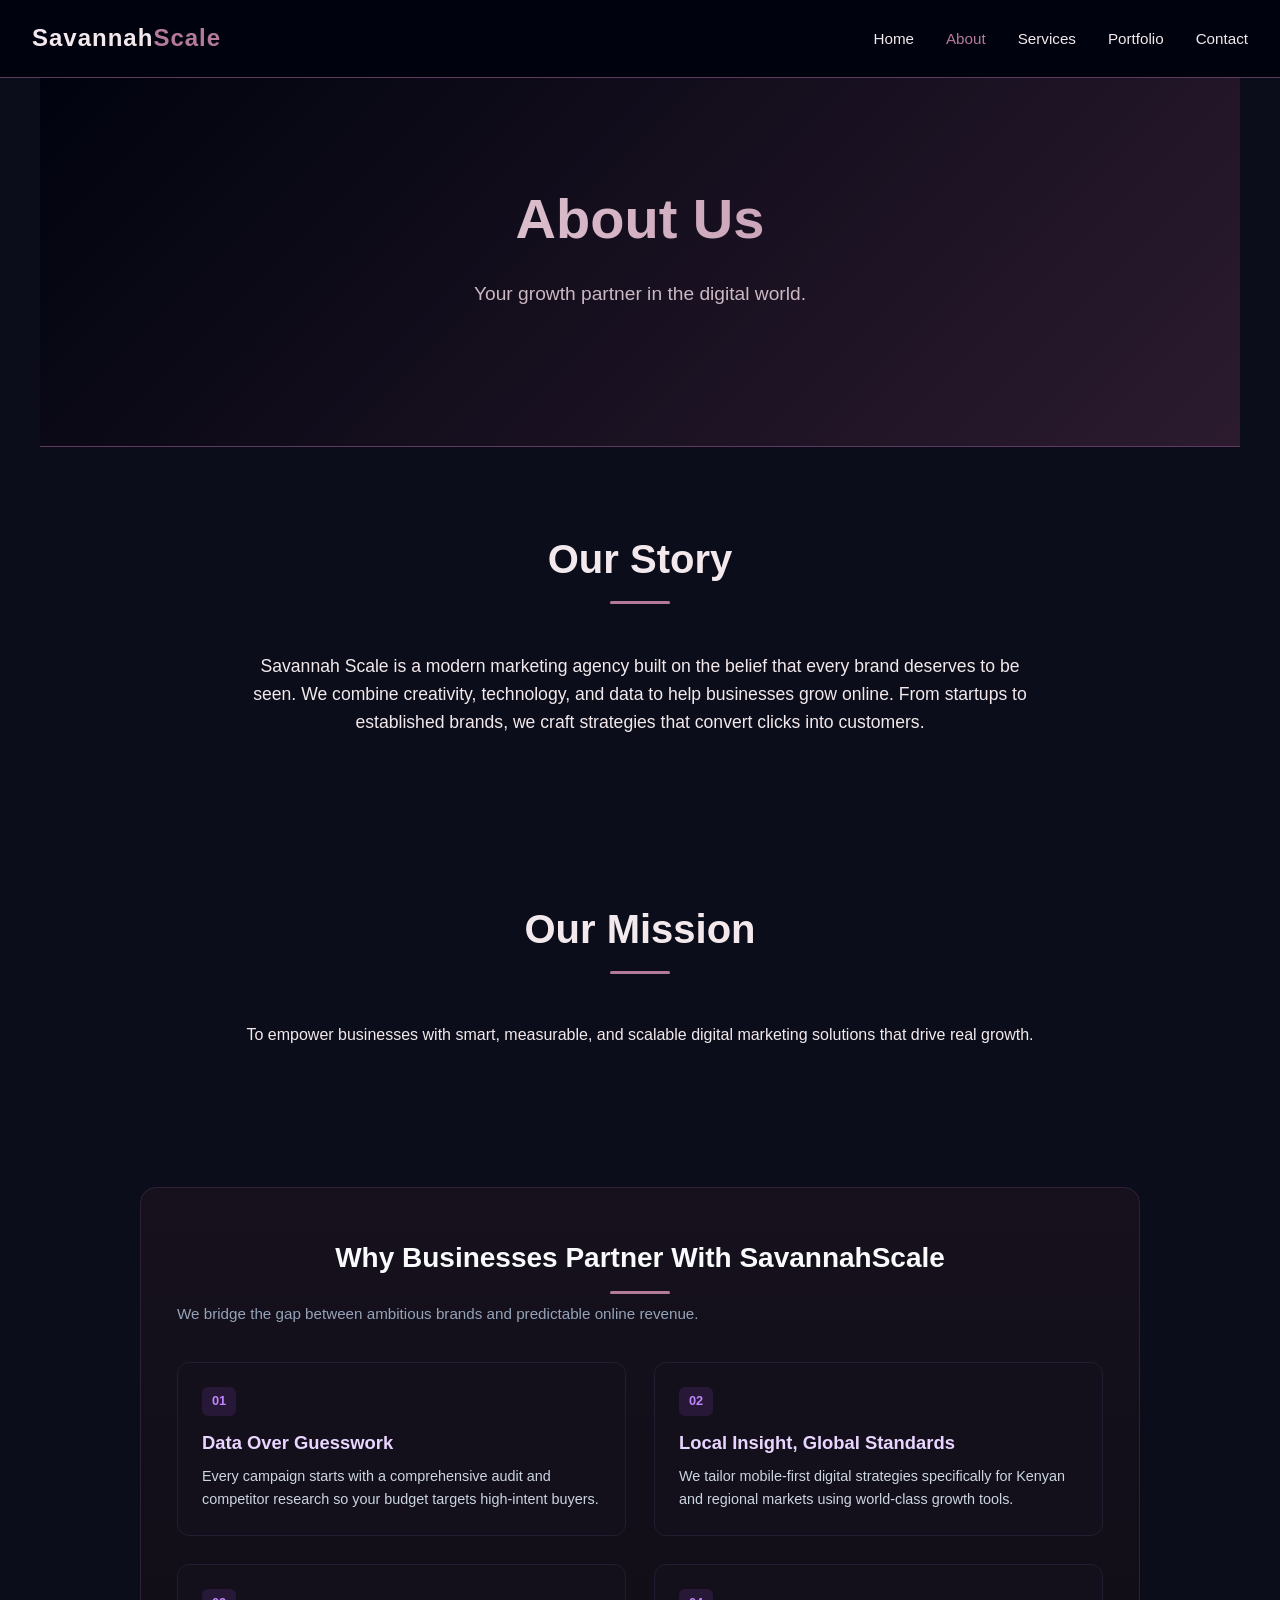
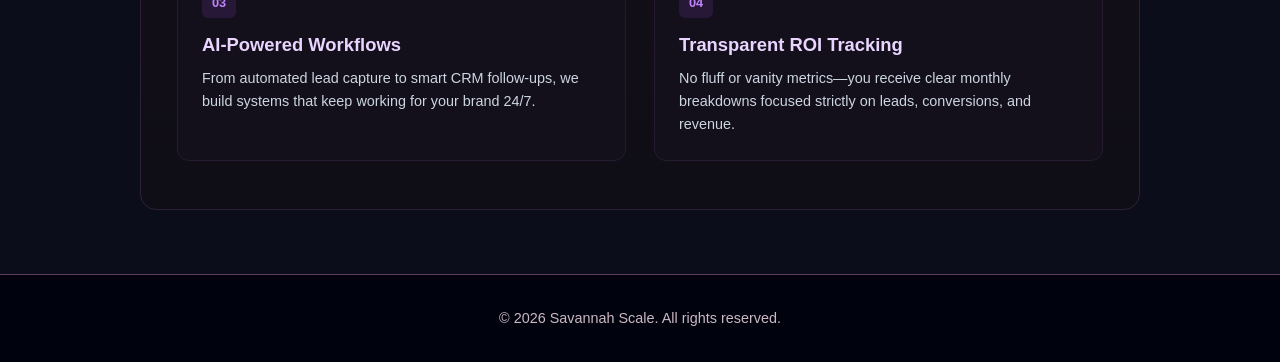
==== about.html @ bb9569d0 "updated about,services, README and refined css styling" ====
<!DOCTYPE html>
<html lang="en">
<head>
  <meta charset="UTF-8">
  <title>Savannah Scale - About</title>
  <link rel="stylesheet" href="style.css">
</head>
<body>
  <nav>
    <div class="logo">Savannah<span>Scale</span></div>
    <ul>
      <li><a href="index.html">Home</a></li>
      <li><a href="about.html" class="active">About</a></li>
      <li><a href="services.html">Services</a></li>
      <li><a href="portfolio.html">Portfolio</a></li>
      <li><a href="contact.html">Contact</a></li>
    </ul>
  </nav>

  <section class="hero">
    <h1>About Us</h1>
    <p>Your growth partner in the digital world.</p>
  </section>

  

  
  <section>
    <h2>Our Story</h2>
    <p style="max-width: 800px; margin: 0 auto; text-align: center; font-size: 1.1rem;">
      Savannah Scale is a modern marketing agency built on the belief that every brand 
      deserves to be seen. We combine creativity, technology, and data to help businesses 
      grow online. From startups to established brands, we craft strategies that convert 
      clicks into customers.
    </p>
  </section>

  <section>
    <h2>Our Mission</h2>
    <p style="max-width: 800px; margin: 0 auto; text-align: center;">
      To empower businesses with smart, measurable, and scalable digital marketing 
      solutions that drive real growth.
    </p>
  </section>

<section class="about-pillars">
  <div class="pillars-header">
    <h2>Why Businesses Partner With SavannahScale</h2>
    <p>We bridge the gap between ambitious brands and predictable online revenue.</p>
  </div>

  <div class="pillars-grid">
    <div class="pillar-item">
      <span class="pillar-num">01</span>
      <h3>Data Over Guesswork</h3>
      <p>Every campaign starts with a comprehensive audit and competitor research so your budget targets high-intent buyers.</p>
    </div>

    <div class="pillar-item">
      <span class="pillar-num">02</span>
      <h3>Local Insight, Global Standards</h3>
      <p>We tailor mobile-first digital strategies specifically for Kenyan and regional markets using world-class growth tools.</p>
    </div>

    <div class="pillar-item">
      <span class="pillar-num">03</span>
      <h3>AI-Powered Workflows</h3>
      <p>From automated lead capture to smart CRM follow-ups, we build systems that keep working for your brand 24/7.</p>
    </div>

    <div class="pillar-item">
      <span class="pillar-num">04</span>
      <h3>Transparent ROI Tracking</h3>
      <p>No fluff or vanity metrics—you receive clear monthly breakdowns focused strictly on leads, conversions, and revenue.</p>
    </div>
  </div>
</section>


  <footer>
    <p>&copy; 2026 Savannah Scale. All rights reserved.</p>
  </footer>
</body>
</html>
---- style.css ----
* {
  margin: 0;
  padding: 0;
  box-sizing: border-box;
  font-family: 'Segoe UI', Tahoma, Geneva, Verdana, sans-serif;
}

:root {
  --bg-deep: #00030E;
  --bg-main: #0B0E1A;
  --bg-card: #2C1B2F;
  --accent-dark: #5E3A5C;
  --primary: #B47A9A;
  --text-light: #F3E9EC;
  --text-muted: #CBB8C3;    /* <-- Lighter, softer contrast for readable paragraphs */
}

body {
  background: var(--bg-main);
  color: var(--text-light);
  line-height: 1.6;
}

/* NAVBAR */
nav {
  background: var(--bg-deep);
  padding: 1.2rem 2rem;
  display: flex;
  justify-content: space-between;
  align-items: center;
  position: sticky;
  top: 0;
  z-index: 100;
  border-bottom: 1px solid var(--accent-dark);
}

.logo {
  color: var(--text-light);
  font-size: 1.5rem;
  font-weight: bold;
  letter-spacing: 1px;
}

.logo span {
  color: var(--primary);
}

nav ul {
  display: flex;
  list-style: none;
  gap: 2rem;
}

nav ul li a {
  color: var(--text-light);
  text-decoration: none;
  font-weight: 500;
  transition: color 0.3s ease;
  font-size: 0.95rem;
}

nav ul li a:hover,
nav ul li a.active {
  color: var(--primary);
}

/* HERO SECTION */
.hero {
  background: linear-gradient(135deg, var(--bg-deep) 0%, var(--bg-card) 100%);
  color: var(--text-light);
  padding: 6rem 2rem;
  text-align: center;
  border-bottom: 1px solid var(--accent-dark);
}

.hero h1 {
  font-size: 3.5rem;
  margin-bottom: 1rem;
  background: linear-gradient(to right, var(--text-light), var(--primary));
  -webkit-background-clip: text;
  -webkit-text-fill-color: transparent;
  font-weight: 800;
}

.hero p {
  font-size: 1.2rem;
  margin-bottom: 2.5rem;
  color: var(--text-muted);
  max-width: 600px;
  margin-left: auto;
  margin-right: auto;
}

/* BUTTONS */
.btn {
  background: var(--primary);
  color: var(--bg-deep);
  padding: 0.9rem 2.5rem;
  border: none;
  border-radius: 30px;
  text-decoration: none;
  font-weight: bold;
  display: inline-block;
  transition: all 0.3s ease;
  letter-spacing: 0.5px;
}

.btn:hover {
  background: var(--text-light);
  transform: translateY(-3px);
  box-shadow: 0 10px 20px rgba(180, 122, 154, 0.2);
}

/* SECTIONS */
section {
  padding: 5rem 2rem;
  max-width: 1200px;
  margin: 0 auto;
}

section h2 {
  text-align: center;
  font-size: 2.5rem;
  margin-bottom: 3rem;
  color: var(--text-light);
  position: relative;
}

section h2::after {
  content: '';
  display: block;
  width: 60px;
  height: 3px;
  background: var(--primary);
  margin: 10px auto 0;
  border-radius: 2px;
}

/* SERVICES & PORTFOLIO GRID */
.services-grid, .portfolio-grid {
  display: grid;
  grid-template-columns: repeat(auto-fit, minmax(300px, 1fr));
  gap: 2rem;
}

/* CARDS */
.service-card, .portfolio-card {
  background: var(--bg-card);
  padding: 2rem;
  border-radius: 15px;
  text-align: left;
  border: 1px solid var(--accent-dark);
  transition: all 0.3s ease;
}

.service-card:hover, .portfolio-card:hover {
  transform: translateY(-10px);
  border-color: var(--primary);
  box-shadow: 0 10px 30px rgba(0, 0, 0, 0.3);
}

.service-card img,
.portfolio-card img {
  width: 100%;
  max-width: 100%;
  height: 180px;
  object-fit: cover;      /* crops the photo so it never stretches */
  border-radius: 12px;
  margin-bottom: 1.5rem;
  display: block;
}

.service-card h3, .portfolio-card h3 {
  margin-bottom: 1rem;
  color: var(--primary);
  font-size: 1.3rem;
}

.service-card p, .portfolio-card p {
  color: var(--text-muted);
  font-size: 0.95rem;
}

/* PORTFOLIO IMAGE PLACEHOLDER */
.portfolio-card .img-placeholder {
  height: 200px;
  background: linear-gradient(135deg, var(--accent-dark), var(--primary));
  border-radius: 10px 10px 0 0;
  display: flex;
  align-items: center;
  justify-content: center;
  color: var(--text-light);
  font-size: 1.5rem;
  font-weight: bold;
  margin: -2.5rem -2rem 1.5rem -2rem; /* Pulls it to the edges */
  width: calc(100% + 4rem);
}

.portfolio-card .content {
  padding: 0 0.5rem;
  text-align: left;
}

/* CONTACT FORM */
form {
  max-width: 600px;
  margin: 0 auto;
  display: flex;
  flex-direction: column;
  gap: 1.2rem;
  background: var(--bg-card);
  padding: 2.5rem;
  border-radius: 15px;
  border: 1px solid var(--accent-dark);
}

form input,
form textarea {
  padding: 1rem;
  background: var(--bg-main);
  border: 1px solid var(--accent-dark);
  border-radius: 8px;
  font-size: 1rem;
  color: var(--text-light);
  transition: border-color 0.3s;
}

form input:focus,
form textarea:focus {
  outline: none;
  border-color: var(--primary);
}

form input::placeholder,
form textarea::placeholder {
  color: var(--text-muted);
}

form textarea {
  min-height: 150px;
  resize: vertical;
}

form button {
  background: var(--primary);
  color: var(--bg-deep);
  padding: 1rem;
  border: none;
  border-radius: 8px;
  font-size: 1rem;
  font-weight: bold;
  cursor: pointer;
  transition: all 0.3s ease;
  margin-top: 0.5rem;
}

form button:hover {
  background: var(--text-light);
}

/* FOOTER */
footer {
  background: var(--bg-deep);
  color: var(--text-muted);
  text-align: center;
  padding: 2rem;
  margin-top: 4rem;
  border-top: 1px solid var(--accent-dark);
  font-size: 0.9rem;
}

/* MOBILE RESPONSIVE */
@media (max-width: 768px) {
  nav {
    flex-direction: column;
    gap: 1rem;
    padding: 1rem;
  }
  nav ul {
    gap: 1rem;
    flex-wrap: wrap;
    justify-content: center;
  }
  .hero h1 {
    font-size: 2.2rem;
  }
  .hero {
    padding: 4rem 1.5rem;
  }
  section {
    padding: 3rem 1.5rem;
  }
  form {
    padding: 1.5rem;
  }
}

.list-container {
  max-width: 800px;
  margin: 0 auto;
  backgroud: var(--bg-card);
  padding: 2rem;
  border-radius: 15px;
  border: 1px solid var(--accent-dark);
}

.list-container h3 {
color: var(--primary);
margin-bottom: 1rem;
margin-top: 1.5rem;
}

.list-container h3:first-child {
  margin-top: 0;
}

.styled-list {
  list-style-position: inside;
  padding-left: 0;
  color: var(--text-light);
  font-size: 1.1rem;
  line-height:
}

.styled-list li::marker {
  color: var(--primary);
  font-weight: bold;
}

.styled-list li {
  margin-bottom: 0.5rem;
}

.table-container {
  max-width: 1000px;
  margin: 0 auto;
  overflow-x: auto; /* Allows scrolling on mobile if table is too wide */
}

.table-container h2 {
  text-align: center;
  margin-bottom: 2rem;
}

.styled-table {
  width: 100%;
  border-collapse: collapse;
  background: var(--bg-card);
  border-radius: 15px;
  overflow: hidden; /* Keeps the rounded corners clean */
  border: 1px solid var(--accent-dark);
  box-shadow: 0 5px 15px rgba(0,0,0,0.2);
}

.styled-table thead {
  background: var(--accent-dark);
}

.styled-table th, 
.styled-table td {
  padding: 1.2rem 1.5rem;
  text-align: left;
  color: var(--text-light);
  border-bottom: 1px solid var(--accent-dark);
}

.styled-table th {
  color: var(--primary);
  font-weight: bold;
  text-transform: uppercase;
  font-size: 0.9rem;
  letter-spacing: 1px;
}

/* Hover effect for table rows */
.styled-table tbody tr {
  transition: background 0.3s ease;
}

.styled-table tbody tr:hover {
  background: rgba(94, 58, 92, 0.3); /* Subtle purple highlight on hover */
}

.styled-table tbody tr:last-child td {
  border-bottom: none;
}

/* Pricing Section Container */
.pricing-section {
  background-color: #0b0d14;
  color: #f8fafc;
  padding: 80px 24px;
  font-family: 'Inter', -apple-system, BlinkMacSystemFont, sans-serif;
}

.pricing-header {
  text-align: center;
  max-width: 600px;
  margin: 0 auto 56px;
}

.pricing-header h2 {
  font-size: 2.25rem;
  font-weight: 700;
  margin-bottom: 12px;
  letter-spacing: -0.02em;
}

.pricing-header p {
  color: #94a3b8;
  font-size: 1rem;
  line-height: 1.6;
}

/* 3-Column Responsive Grid */
.pricing-grid {
  display: grid;
  grid-template-columns: repeat(3, 1fr);
  gap: 28px;
  max-width: 1120px;
  margin: 0 auto;
  align-items: stretch;
}

/* Individual Card Styling */
.pricing-card {
  background: linear-gradient(180deg, #1b1322 0%, #13111c 100%);
  border: 1px solid #2e2038;
  border-radius: 16px;
  padding: 36px 28px;
  display: flex;
  flex-direction: column;
  justify-content: space-between;
  position: relative;
  transition: transform 0.25s ease, border-color 0.25s ease, box-shadow 0.25s ease;
}

.pricing-card:hover {
  transform: translateY(-6px);
  border-color: #6b3d68;
}

/* Highlighted Middle Card ("Growth") */
.pricing-card.popular {
  background: linear-gradient(180deg, #2d1a33 0%, #171221 100%);
  border: 1.5px solid #a855f7;
  box-shadow: 0 12px 40px rgba(168, 85, 247, 0.16);
}

.badge {
  position: absolute;
  top: -13px;
  right: 24px;
  background: linear-gradient(90deg, #7e22ce, #a855f7);
  color: #ffffff;
  font-size: 0.75rem;
  font-weight: 700;
  text-transform: uppercase;
  letter-spacing: 0.06em;
  padding: 4px 14px;
  border-radius: 999px;
}

/* Typography Inside Card */
.plan-name {
  font-size: 1.35rem;
  font-weight: 600;
  color: #e9d5ff;
  margin: 0 0 8px;
}

.plan-desc {
  font-size: 0.9rem;
  color: #94a3b8;
  margin: 0 0 24px;
  line-height: 1.5;
}

.plan-price {
  display: flex;
  align-items: baseline;
  gap: 6px;
  padding-bottom: 24px;
  border-bottom: 1px solid #2e2038;
  margin-bottom: 24px;
}

.plan-price .currency {
  font-size: 1rem;
  font-weight: 600;
  color: #c084fc;
}

.plan-price .amount {
  font-size: 2.25rem;
  font-weight: 800;
  color: #ffffff;
  letter-spacing: -0.02em;
}

.plan-price .period {
  font-size: 0.875rem;
  color: #94a3b8;
}

/* Feature Checklist */
.plan-features {
  list-style: none;
  padding: 0;
  margin: 0 0 32px;
  flex-grow: 1;
}

.plan-features li {
  display: flex;
  align-items: flex-start;
  gap: 10px;
  font-size: 0.925rem;
  color: #cbd5e1;
  margin-bottom: 14px;
  line-height: 1.4;
}

.plan-features .check {
  color: #c084fc;
  font-weight: 700;
}

/* CTA Buttons */
.btn {
  display: block;
  width: 100%;
  text-align: center;
  padding: 13px 20px;
  border-radius: 10px;
  font-size: 0.95rem;
  font-weight: 600;
  text-decoration: none;
  transition: all 0.2s ease;
  box-sizing: border-box;
}

.btn-outline {
  background-color: transparent;
  border: 1px solid #583556;
  color: #f3e8ff;
}

.btn-outline:hover {
  background-color: #2e1d30;
  border-color: #a855f7;
}

.btn-primary {
  background: linear-gradient(90deg, #7e22ce, #9333ea);
  color: #ffffff;
  border: none;
}

.btn-primary:hover {
  background: linear-gradient(90deg, #9333ea, #a855f7);
  box-shadow: 0 4px 18px rgba(168, 85, 247, 0.35);
}

/* Mobile & Tablet Responsiveness */
@media (max-width: 900px) {
  .pricing-grid {
    grid-template-columns: 1fr;
    max-width: 440px;
  }
}

.about-pillars {
  max-width: 1000px;
  margin: 60px auto;
  padding: 48px 36px;
  background: linear-gradient(180deg, #16111d 0%, #0f0d16 100%);
  border: 1px solid #2e2038;
  border-radius: 16px;
}

.pillars-header {
  margin-bottom: 36px;
}

.pillars-header h2 {
  color: #f8fafc;
  font-size: 1.75rem;
  margin: 0 0 8px;
}

.pillars-header p {
  color: #94a3b8;
  font-size: 0.95rem;
  margin: 0;
}

.pillars-grid {
  display: grid;
  grid-template-columns: repeat(2, 1fr);
  gap: 28px;
}

.pillar-item {
  background-color: #13101b;
  border: 1px solid #261b30;
  border-radius: 12px;
  padding: 24px;
  transition: border-color 0.2s ease;
}

.pillar-item:hover {
  border-color: #a855f7;
}

.pillar-num {
  display: inline-block;
  font-size: 0.8rem;
  font-weight: 700;
  color: #c084fc;
  background-color: rgba(168, 85, 247, 0.12);
  padding: 4px 10px;
  border-radius: 6px;
  margin-bottom: 12px;
}

.pillar-item h3 {
  color: #e9d5ff;
  font-size: 1.15rem;
  margin: 0 0 8px;
}

.pillar-item p {
  color: #cbd5e1;
  font-size: 0.9rem;
  line-height: 1.6;
  margin: 0;
}

@media (max-width: 768px) {
  .pillars-grid {
    grid-template-columns: 1fr;
  }
}
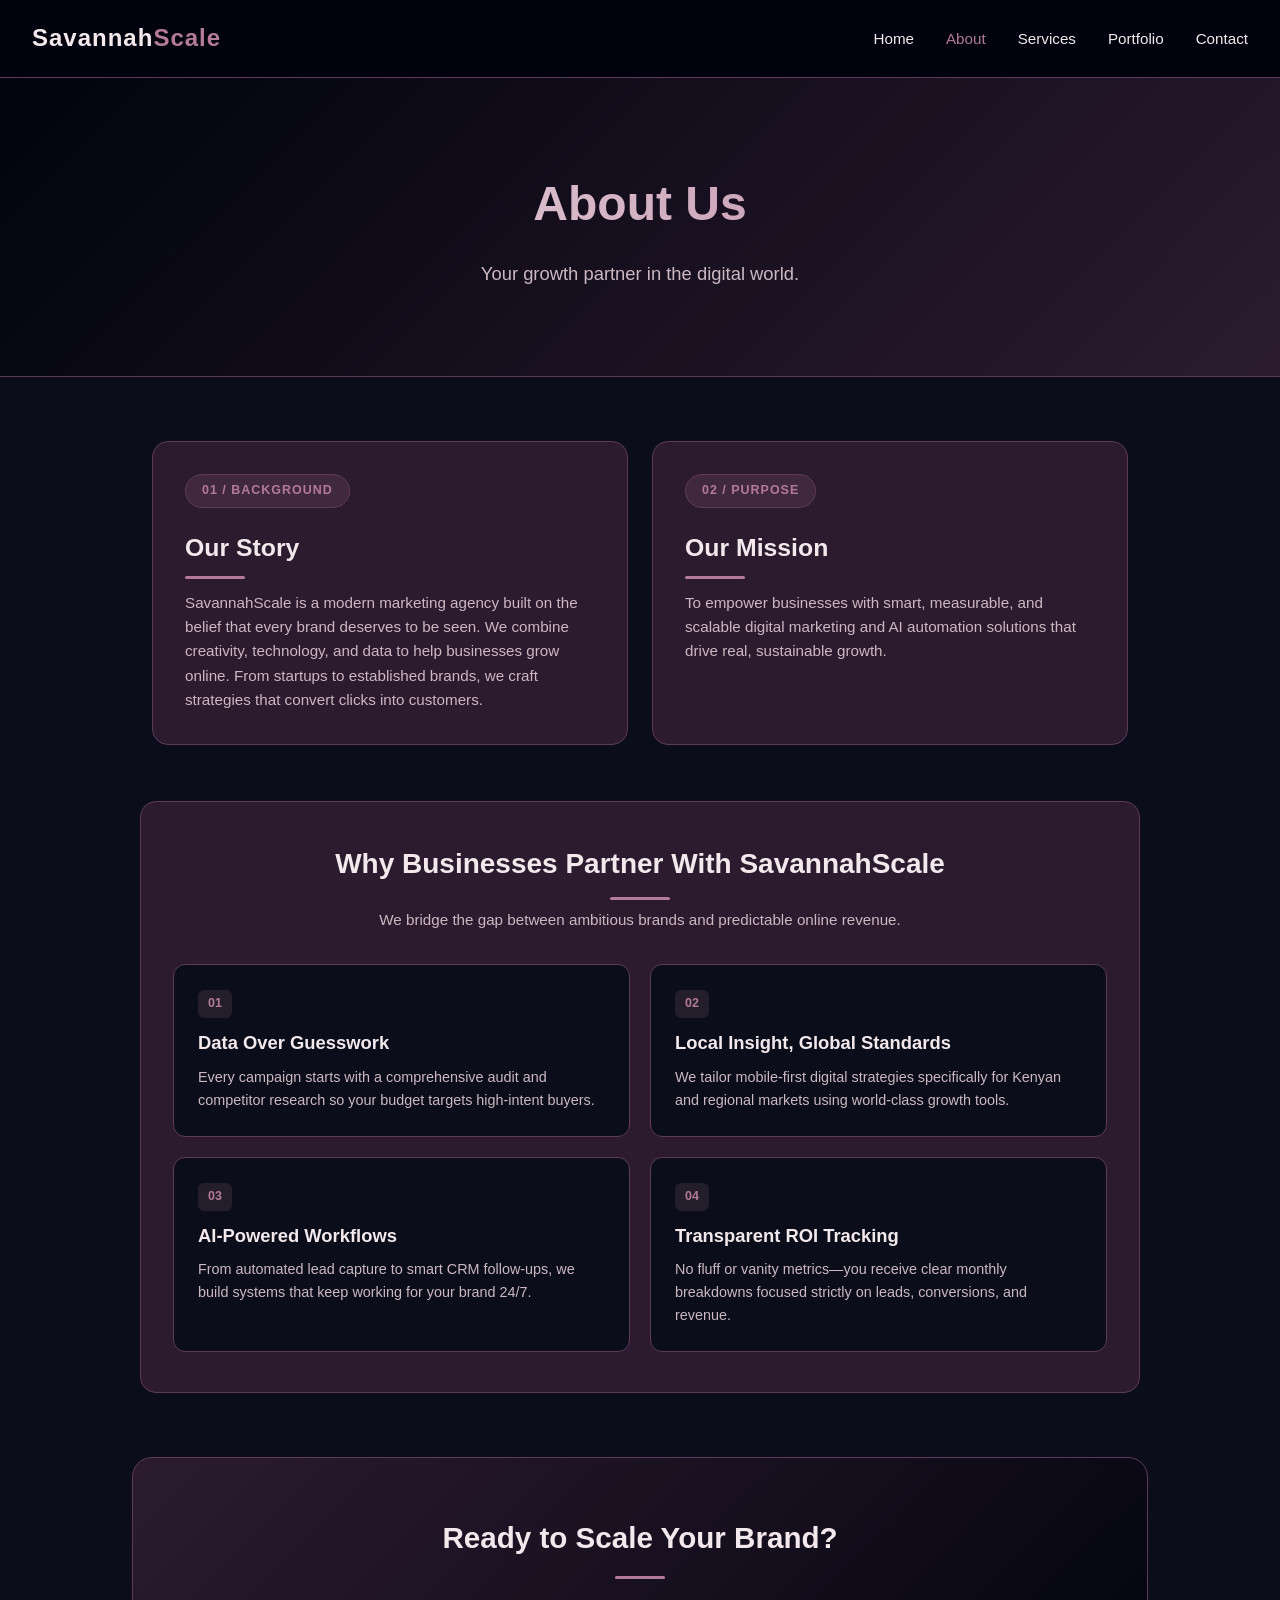
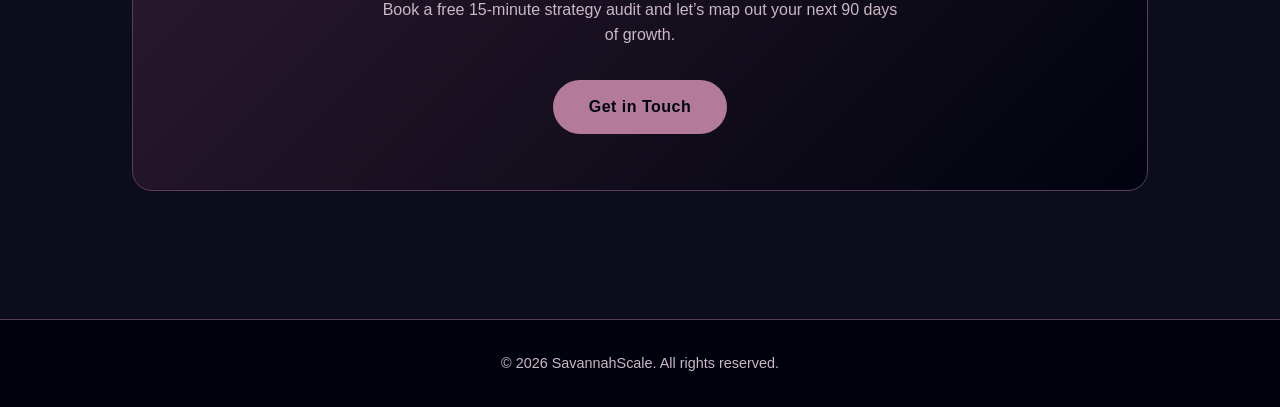
==== commit 1fac4238: "updated about, contact, index, portfolio, services HTML and refined css styling" ====
--- a/about.html
+++ b/about.html
@@ -2,7 +2,9 @@
 <html lang="en">
 <head>
   <meta charset="UTF-8">
-  <title>Savannah Scale - About</title>
+  <meta name="viewport" content="width=device-width, initial-scale=1.0">
+  <title>SavannahScale – About Us</title>
+  <meta name="description" content="Learn about SavannahScale, a modern digital marketing and AI automation agency in Kenya helping brands grow predictably online.">
   <link rel="stylesheet" href="style.css">
 </head>
 <body>
@@ -17,68 +19,87 @@
     </ul>
   </nav>
 
-  <section class="hero">
-    <h1>About Us</h1>
-    <p>Your growth partner in the digital world.</p>
-  </section>
+  <main>
+    <!-- 1. Centered Hero Banner -->
+    <section class="hero">
+      <h1>About Us</h1>
+      <p>Your growth partner in the digital world.</p>
+    </section>
 
-  
+    <!-- 2. Side-by-Side Story & Mission Cards -->
+    <section class="story-mission-section">
+      <div class="story-mission-grid">
+        <div class="info-card">
+          <span class="card-eyebrow">01 / Background</span>
+          <h2>Our Story</h2>
+          <p>
+            SavannahScale is a modern marketing agency built on the belief that every brand 
+            deserves to be seen. We combine creativity, technology, and data to help businesses 
+            grow online. From startups to established brands, we craft strategies that convert 
+            clicks into customers.
+          </p>
+        </div>
 
-  
-  <section>
-    <h2>Our Story</h2>
-    <p style="max-width: 800px; margin: 0 auto; text-align: center; font-size: 1.1rem;">
-      Savannah Scale is a modern marketing agency built on the belief that every brand 
-      deserves to be seen. We combine creativity, technology, and data to help businesses 
-      grow online. From startups to established brands, we craft strategies that convert 
-      clicks into customers.
-    </p>
-  </section>
+        <div class="info-card">
+          <span class="card-eyebrow">02 / Purpose</span>
+          <h2>Our Mission</h2>
+          <p>
+            To empower businesses with smart, measurable, and scalable digital marketing 
+            and AI automation solutions that drive real, sustainable growth.
+          </p>
+        </div>
+      </div>
+    </section>
 
-  <section>
-    <h2>Our Mission</h2>
-    <p style="max-width: 800px; margin: 0 auto; text-align: center;">
-      To empower businesses with smart, measurable, and scalable digital marketing 
-      solutions that drive real growth.
-    </p>
-  </section>
+    <!-- 3. Why Businesses Partner With SavannahScale -->
+    <section class="about-pillars">
+      <div class="pillars-header">
+        <h2>Why Businesses Partner With SavannahScale</h2>
+        <p>We bridge the gap between ambitious brands and predictable online revenue.</p>
+      </div>
 
-<section class="about-pillars">
-  <div class="pillars-header">
-    <h2>Why Businesses Partner With SavannahScale</h2>
-    <p>We bridge the gap between ambitious brands and predictable online revenue.</p>
-  </div>
+      <ol class="pillars-grid">
+        <li class="pillar-item">
+          <span class="pillar-num">01</span>
+          <h3>Data Over Guesswork</h3>
+          <p>Every campaign starts with a comprehensive audit and competitor research so your budget targets high-intent buyers.</p>
+        </li>
 
-  <div class="pillars-grid">
-    <div class="pillar-item">
-      <span class="pillar-num">01</span>
-      <h3>Data Over Guesswork</h3>
-      <p>Every campaign starts with a comprehensive audit and competitor research so your budget targets high-intent buyers.</p>
-    </div>
+        <li class="pillar-item">
+          <span class="pillar-num">02</span>
+          <h3>Local Insight, Global Standards</h3>
+          <p>We tailor mobile-first digital strategies specifically for Kenyan and regional markets using world-class growth tools.</p>
+        </li>
 
-    <div class="pillar-item">
-      <span class="pillar-num">02</span>
-      <h3>Local Insight, Global Standards</h3>
-      <p>We tailor mobile-first digital strategies specifically for Kenyan and regional markets using world-class growth tools.</p>
-    </div>
+        <li class="pillar-item">
+          <span class="pillar-num">03</span>
+          <h3>AI-Powered Workflows</h3>
+          <p>From automated lead capture to smart CRM follow-ups, we build systems that keep working for your brand 24/7.</p>
+        </li>
 
-    <div class="pillar-item">
-      <span class="pillar-num">03</span>
-      <h3>AI-Powered Workflows</h3>
-      <p>From automated lead capture to smart CRM follow-ups, we build systems that keep working for your brand 24/7.</p>
-    </div>
+        <li class="pillar-item">
+          <span class="pillar-num">04</span>
+          <h3>Transparent ROI Tracking</h3>
+          <p>No fluff or vanity metrics—you receive clear monthly breakdowns focused strictly on leads, conversions, and revenue.</p>
+        </li>
+      </ol>
+    </section>
 
-    <div class="pillar-item">
-      <span class="pillar-num">04</span>
-      <h3>Transparent ROI Tracking</h3>
-      <p>No fluff or vanity metrics—you receive clear monthly breakdowns focused strictly on leads, conversions, and revenue.</p>
-    </div>
-  </div>
-</section>
-
+    <!-- 4. Bottom CTA Banner -->
+    <section class="home-cta">
+      <div class="cta-box">
+        <h2>Ready to Scale Your Brand?</h2>
+        <div class="cta-divider"></div>
+        <p>Book a free 15-minute strategy audit and let’s map out your next 90 days of growth.</p>
+        <a href="contact.html" class="btn-primary">Get in Touch</a>
+      </div>
+    </section>
+  </main>
 
   <footer>
-    <p>&copy; 2026 Savannah Scale. All rights reserved.</p>
+    <p>&copy; <span id="current-year">2026</span> SavannahScale. All rights reserved.</p>
   </footer>
+
+  <script src="script.js"></script>
 </body>
-</html>+</html>
--- a/style.css
+++ b/style.css
@@ -12,7 +12,7 @@
   --accent-dark: #5E3A5C;
   --primary: #B47A9A;
   --text-light: #F3E9EC;
-  --text-muted: #CBB8C3;    /* <-- Lighter, softer contrast for readable paragraphs */
+  --text-muted: #CBB8C3;
 }
 
 body {
@@ -21,7 +21,7 @@
   line-height: 1.6;
 }
 
-/* NAVBAR */
+/* ==================== NAVBAR ==================== */
 nav {
   background: var(--bg-deep);
   padding: 1.2rem 2rem;
@@ -32,6 +32,7 @@
   top: 0;
   z-index: 100;
   border-bottom: 1px solid var(--accent-dark);
+  transition: box-shadow 0.3s ease;
 }
 
 .logo {
@@ -64,17 +65,18 @@
   color: var(--primary);
 }
 
-/* HERO SECTION */
+/* ==================== SHARED HERO BANNER (About, Services, Contact) ==================== */
 .hero {
   background: linear-gradient(135deg, var(--bg-deep) 0%, var(--bg-card) 100%);
   color: var(--text-light);
-  padding: 6rem 2rem;
+  padding: 5.5rem 2rem;
   text-align: center;
   border-bottom: 1px solid var(--accent-dark);
+  max-width: 100%;
 }
 
 .hero h1 {
-  font-size: 3.5rem;
+  font-size: 3rem;
   margin-bottom: 1rem;
   background: linear-gradient(to right, var(--text-light), var(--primary));
   -webkit-background-clip: text;
@@ -83,45 +85,128 @@
 }
 
 .hero p {
-  font-size: 1.2rem;
-  margin-bottom: 2.5rem;
+  font-size: 1.15rem;
   color: var(--text-muted);
   max-width: 600px;
-  margin-left: auto;
-  margin-right: auto;
-}
-
-/* BUTTONS */
-.btn {
+  margin: 0 auto;
+}
+
+/* ==================== HOME HERO CARD ==================== */
+.home-hero {
+  padding: 4rem 2rem 2rem;
+  max-width: 1080px;
+  margin: 0 auto;
+}
+
+.hero-card {
+  background: linear-gradient(135deg, var(--bg-deep) 0%, var(--bg-card) 100%);
+  border: 1px solid var(--accent-dark);
+  border-radius: 20px;
+  padding: 4.5rem 2rem;
+  text-align: center;
+  box-shadow: 0 20px 50px rgba(0, 0, 0, 0.35);
+}
+
+.hero-badge,
+.eyebrow,
+.card-eyebrow {
+  display: inline-block;
+  font-size: 0.78rem;
+  font-weight: 700;
+  text-transform: uppercase;
+  letter-spacing: 0.08em;
+  color: var(--primary);
+  background: rgba(180, 122, 154, 0.14);
+  border: 1px solid var(--accent-dark);
+  padding: 6px 16px;
+  border-radius: 999px;
+  margin-bottom: 1.25rem;
+}
+
+.hero-card h1 {
+  font-size: 3rem;
+  margin: 0 auto 1rem;
+  max-width: 720px;
+  background: linear-gradient(to right, var(--text-light), var(--primary));
+  -webkit-background-clip: text;
+  -webkit-text-fill-color: transparent;
+  font-weight: 800;
+  line-height: 1.2;
+}
+
+.hero-card p {
+  font-size: 1.1rem;
+  margin: 0 auto 2.25rem;
+  color: var(--text-muted);
+  max-width: 580px;
+  line-height: 1.6;
+}
+
+/* ==================== BUTTONS ==================== */
+.hero-actions {
+  display: flex;
+  justify-content: center;
+  gap: 1rem;
+  flex-wrap: wrap;
+}
+
+.btn,
+.btn-primary {
   background: var(--primary);
   color: var(--bg-deep);
-  padding: 0.9rem 2.5rem;
+  padding: 0.9rem 2.25rem;
   border: none;
   border-radius: 30px;
   text-decoration: none;
-  font-weight: bold;
+  font-weight: 700;
   display: inline-block;
+  text-align: center;
   transition: all 0.3s ease;
   letter-spacing: 0.5px;
-}
-
-.btn:hover {
+  cursor: pointer;
+}
+
+.btn:hover,
+.btn-primary:hover {
   background: var(--text-light);
+  color: var(--bg-deep);
   transform: translateY(-3px);
-  box-shadow: 0 10px 20px rgba(180, 122, 154, 0.2);
-}
-
-/* SECTIONS */
+  box-shadow: 0 10px 20px rgba(180, 122, 154, 0.25);
+}
+
+.btn-secondary,
+.btn-outline {
+  background: transparent;
+  color: var(--text-light);
+  padding: 0.9rem 2.25rem;
+  border: 1px solid var(--accent-dark);
+  border-radius: 30px;
+  text-decoration: none;
+  font-weight: 600;
+  display: inline-block;
+  text-align: center;
+  transition: all 0.3s ease;
+  cursor: pointer;
+}
+
+.btn-secondary:hover,
+.btn-outline:hover {
+  border-color: var(--primary);
+  background: rgba(180, 122, 154, 0.14);
+  transform: translateY(-3px);
+}
+
+/* ==================== GENERAL SECTIONS ==================== */
 section {
-  padding: 5rem 2rem;
-  max-width: 1200px;
+  padding: 4.5rem 2rem;
+  max-width: 1120px;
   margin: 0 auto;
 }
 
 section h2 {
   text-align: center;
-  font-size: 2.5rem;
-  margin-bottom: 3rem;
+  font-size: 2.25rem;
+  margin-bottom: 2.5rem;
   color: var(--text-light);
   position: relative;
 }
@@ -136,297 +221,82 @@
   border-radius: 2px;
 }
 
-/* SERVICES & PORTFOLIO GRID */
-.services-grid, .portfolio-grid {
+/* ==================== SERVICES & WHY CHOOSE US GRID ==================== */
+.services-grid {
   display: grid;
   grid-template-columns: repeat(auto-fit, minmax(300px, 1fr));
   gap: 2rem;
 }
 
-/* CARDS */
-.service-card, .portfolio-card {
+.service-card {
   background: var(--bg-card);
   padding: 2rem;
-  border-radius: 15px;
+  border-radius: 16px;
   text-align: left;
   border: 1px solid var(--accent-dark);
-  transition: all 0.3s ease;
-}
-
-.service-card:hover, .portfolio-card:hover {
-  transform: translateY(-10px);
+  transition: transform 0.3s ease, border-color 0.3s ease, box-shadow 0.3s ease;
+}
+
+.service-card:hover {
+  transform: translateY(-6px);
   border-color: var(--primary);
-  box-shadow: 0 10px 30px rgba(0, 0, 0, 0.3);
-}
-
-.service-card img,
-.portfolio-card img {
+  box-shadow: 0 10px 28px rgba(180, 122, 154, 0.18);
+}
+
+.service-card .icon-img,
+.service-card img {
   width: 100%;
-  max-width: 100%;
   height: 180px;
-  object-fit: cover;      /* crops the photo so it never stretches */
-  border-radius: 12px;
+  object-fit: cover;
+  border-radius: 10px;
   margin-bottom: 1.5rem;
   display: block;
 }
 
-.service-card h3, .portfolio-card h3 {
-  margin-bottom: 1rem;
+.service-card h3 {
+  margin-bottom: 0.75rem;
   color: var(--primary);
   font-size: 1.3rem;
 }
 
-.service-card p, .portfolio-card p {
+.service-card p {
   color: var(--text-muted);
   font-size: 0.95rem;
 }
 
-/* PORTFOLIO IMAGE PLACEHOLDER */
-.portfolio-card .img-placeholder {
-  height: 200px;
-  background: linear-gradient(135deg, var(--accent-dark), var(--primary));
-  border-radius: 10px 10px 0 0;
-  display: flex;
-  align-items: center;
-  justify-content: center;
-  color: var(--text-light);
-  font-size: 1.5rem;
-  font-weight: bold;
-  margin: -2.5rem -2rem 1.5rem -2rem; /* Pulls it to the edges */
-  width: calc(100% + 4rem);
-}
-
-.portfolio-card .content {
-  padding: 0 0.5rem;
-  text-align: left;
-}
-
-/* CONTACT FORM */
-form {
-  max-width: 600px;
+/* ==================== PRICING CARDS (Services Page) ==================== */
+.pricing-section {
+  padding: 4rem 2rem 5rem;
+  max-width: 1120px;
   margin: 0 auto;
-  display: flex;
-  flex-direction: column;
-  gap: 1.2rem;
-  background: var(--bg-card);
-  padding: 2.5rem;
-  border-radius: 15px;
-  border: 1px solid var(--accent-dark);
-}
-
-form input,
-form textarea {
-  padding: 1rem;
-  background: var(--bg-main);
-  border: 1px solid var(--accent-dark);
-  border-radius: 8px;
-  font-size: 1rem;
-  color: var(--text-light);
-  transition: border-color 0.3s;
-}
-
-form input:focus,
-form textarea:focus {
-  outline: none;
-  border-color: var(--primary);
-}
-
-form input::placeholder,
-form textarea::placeholder {
-  color: var(--text-muted);
-}
-
-form textarea {
-  min-height: 150px;
-  resize: vertical;
-}
-
-form button {
-  background: var(--primary);
-  color: var(--bg-deep);
-  padding: 1rem;
-  border: none;
-  border-radius: 8px;
-  font-size: 1rem;
-  font-weight: bold;
-  cursor: pointer;
-  transition: all 0.3s ease;
-  margin-top: 0.5rem;
-}
-
-form button:hover {
-  background: var(--text-light);
-}
-
-/* FOOTER */
-footer {
-  background: var(--bg-deep);
-  color: var(--text-muted);
-  text-align: center;
-  padding: 2rem;
-  margin-top: 4rem;
-  border-top: 1px solid var(--accent-dark);
-  font-size: 0.9rem;
-}
-
-/* MOBILE RESPONSIVE */
-@media (max-width: 768px) {
-  nav {
-    flex-direction: column;
-    gap: 1rem;
-    padding: 1rem;
-  }
-  nav ul {
-    gap: 1rem;
-    flex-wrap: wrap;
-    justify-content: center;
-  }
-  .hero h1 {
-    font-size: 2.2rem;
-  }
-  .hero {
-    padding: 4rem 1.5rem;
-  }
-  section {
-    padding: 3rem 1.5rem;
-  }
-  form {
-    padding: 1.5rem;
-  }
-}
-
-.list-container {
-  max-width: 800px;
-  margin: 0 auto;
-  backgroud: var(--bg-card);
-  padding: 2rem;
-  border-radius: 15px;
-  border: 1px solid var(--accent-dark);
-}
-
-.list-container h3 {
-color: var(--primary);
-margin-bottom: 1rem;
-margin-top: 1.5rem;
-}
-
-.list-container h3:first-child {
-  margin-top: 0;
-}
-
-.styled-list {
-  list-style-position: inside;
-  padding-left: 0;
-  color: var(--text-light);
-  font-size: 1.1rem;
-  line-height:
-}
-
-.styled-list li::marker {
-  color: var(--primary);
-  font-weight: bold;
-}
-
-.styled-list li {
-  margin-bottom: 0.5rem;
-}
-
-.table-container {
-  max-width: 1000px;
-  margin: 0 auto;
-  overflow-x: auto; /* Allows scrolling on mobile if table is too wide */
-}
-
-.table-container h2 {
-  text-align: center;
-  margin-bottom: 2rem;
-}
-
-.styled-table {
-  width: 100%;
-  border-collapse: collapse;
-  background: var(--bg-card);
-  border-radius: 15px;
-  overflow: hidden; /* Keeps the rounded corners clean */
-  border: 1px solid var(--accent-dark);
-  box-shadow: 0 5px 15px rgba(0,0,0,0.2);
-}
-
-.styled-table thead {
-  background: var(--accent-dark);
-}
-
-.styled-table th, 
-.styled-table td {
-  padding: 1.2rem 1.5rem;
-  text-align: left;
-  color: var(--text-light);
-  border-bottom: 1px solid var(--accent-dark);
-}
-
-.styled-table th {
-  color: var(--primary);
-  font-weight: bold;
-  text-transform: uppercase;
-  font-size: 0.9rem;
-  letter-spacing: 1px;
-}
-
-/* Hover effect for table rows */
-.styled-table tbody tr {
-  transition: background 0.3s ease;
-}
-
-.styled-table tbody tr:hover {
-  background: rgba(94, 58, 92, 0.3); /* Subtle purple highlight on hover */
-}
-
-.styled-table tbody tr:last-child td {
-  border-bottom: none;
-}
-
-/* Pricing Section Container */
-.pricing-section {
-  background-color: #0b0d14;
-  color: #f8fafc;
-  padding: 80px 24px;
-  font-family: 'Inter', -apple-system, BlinkMacSystemFont, sans-serif;
 }
 
 .pricing-header {
   text-align: center;
   max-width: 600px;
-  margin: 0 auto 56px;
+  margin: 0 auto 3.5rem;
 }
 
 .pricing-header h2 {
-  font-size: 2.25rem;
-  font-weight: 700;
-  margin-bottom: 12px;
-  letter-spacing: -0.02em;
+  margin-bottom: 1rem;
 }
 
 .pricing-header p {
-  color: #94a3b8;
+  color: var(--text-muted);
   font-size: 1rem;
-  line-height: 1.6;
-}
-
-/* 3-Column Responsive Grid */
+}
+
 .pricing-grid {
   display: grid;
   grid-template-columns: repeat(3, 1fr);
   gap: 28px;
-  max-width: 1120px;
-  margin: 0 auto;
   align-items: stretch;
 }
 
-/* Individual Card Styling */
 .pricing-card {
-  background: linear-gradient(180deg, #1b1322 0%, #13111c 100%);
-  border: 1px solid #2e2038;
-  border-radius: 16px;
+  background: linear-gradient(180deg, var(--bg-card) 0%, #1b1120 100%);
+  border: 1px solid var(--accent-dark);
+  border-radius: 18px;
   padding: 36px 28px;
   display: flex;
   flex-direction: column;
@@ -437,43 +307,40 @@
 
 .pricing-card:hover {
   transform: translateY(-6px);
-  border-color: #6b3d68;
-}
-
-/* Highlighted Middle Card ("Growth") */
+  border-color: var(--primary);
+}
+
 .pricing-card.popular {
-  background: linear-gradient(180deg, #2d1a33 0%, #171221 100%);
-  border: 1.5px solid #a855f7;
-  box-shadow: 0 12px 40px rgba(168, 85, 247, 0.16);
+  background: linear-gradient(180deg, #3c223f 0%, var(--bg-card) 100%);
+  border: 1.5px solid var(--primary);
+  box-shadow: 0 12px 40px rgba(180, 122, 154, 0.2);
 }
 
 .badge {
   position: absolute;
   top: -13px;
   right: 24px;
-  background: linear-gradient(90deg, #7e22ce, #a855f7);
-  color: #ffffff;
+  background: var(--primary);
+  color: var(--bg-deep);
   font-size: 0.75rem;
-  font-weight: 700;
+  font-weight: 800;
   text-transform: uppercase;
   letter-spacing: 0.06em;
   padding: 4px 14px;
   border-radius: 999px;
 }
 
-/* Typography Inside Card */
 .plan-name {
   font-size: 1.35rem;
-  font-weight: 600;
-  color: #e9d5ff;
-  margin: 0 0 8px;
+  font-weight: 700;
+  color: var(--text-light);
+  margin-bottom: 8px;
 }
 
 .plan-desc {
   font-size: 0.9rem;
-  color: #94a3b8;
-  margin: 0 0 24px;
-  line-height: 1.5;
+  color: var(--text-muted);
+  margin-bottom: 24px;
 }
 
 .plan-price {
@@ -481,33 +348,30 @@
   align-items: baseline;
   gap: 6px;
   padding-bottom: 24px;
-  border-bottom: 1px solid #2e2038;
+  border-bottom: 1px solid var(--accent-dark);
   margin-bottom: 24px;
 }
 
 .plan-price .currency {
   font-size: 1rem;
-  font-weight: 600;
-  color: #c084fc;
+  font-weight: 700;
+  color: var(--primary);
 }
 
 .plan-price .amount {
   font-size: 2.25rem;
   font-weight: 800;
-  color: #ffffff;
-  letter-spacing: -0.02em;
+  color: var(--text-light);
 }
 
 .plan-price .period {
   font-size: 0.875rem;
-  color: #94a3b8;
-}
-
-/* Feature Checklist */
+  color: var(--text-muted);
+}
+
 .plan-features {
   list-style: none;
-  padding: 0;
-  margin: 0 0 32px;
+  margin-bottom: 32px;
   flex-grow: 1;
 }
 
@@ -516,129 +380,550 @@
   align-items: flex-start;
   gap: 10px;
   font-size: 0.925rem;
-  color: #cbd5e1;
+  color: var(--text-light);
   margin-bottom: 14px;
-  line-height: 1.4;
 }
 
 .plan-features .check {
-  color: #c084fc;
+  color: var(--primary);
   font-weight: 700;
 }
 
-/* CTA Buttons */
-.btn {
-  display: block;
+.pricing-card .btn {
   width: 100%;
-  text-align: center;
-  padding: 13px 20px;
-  border-radius: 10px;
+}
+
+/* ==================== ABOUT PAGE (Story/Mission & 4 Pillars) ==================== */
+.story-mission-section {
+  padding: 4rem 2rem 1.5rem;
+  max-width: 1040px;
+  margin: 0 auto;
+}
+
+.story-mission-grid {
+  display: grid;
+  grid-template-columns: repeat(2, 1fr);
+  gap: 24px;
+}
+
+.info-card {
+  background: var(--bg-card);
+  border: 1px solid var(--accent-dark);
+  border-radius: 16px;
+  padding: 2rem;
+  transition: transform 0.25s ease, border-color 0.25s ease;
+}
+
+.info-card:hover {
+  transform: translateY(-4px);
+  border-color: var(--primary);
+}
+
+.info-card h2 {
+  text-align: left;
+  font-size: 1.55rem;
+  margin-bottom: 0.75rem;
+}
+
+.info-card h2::after {
+  margin: 8px 0 0;
+}
+
+.info-card p {
+  color: var(--text-muted);
   font-size: 0.95rem;
-  font-weight: 600;
-  text-decoration: none;
-  transition: all 0.2s ease;
-  box-sizing: border-box;
-}
-
-.btn-outline {
-  background-color: transparent;
-  border: 1px solid #583556;
-  color: #f3e8ff;
-}
-
-.btn-outline:hover {
-  background-color: #2e1d30;
-  border-color: #a855f7;
-}
-
-.btn-primary {
-  background: linear-gradient(90deg, #7e22ce, #9333ea);
-  color: #ffffff;
-  border: none;
-}
-
-.btn-primary:hover {
-  background: linear-gradient(90deg, #9333ea, #a855f7);
-  box-shadow: 0 4px 18px rgba(168, 85, 247, 0.35);
-}
-
-/* Mobile & Tablet Responsiveness */
-@media (max-width: 900px) {
-  .pricing-grid {
-    grid-template-columns: 1fr;
-    max-width: 440px;
-  }
 }
 
 .about-pillars {
   max-width: 1000px;
-  margin: 60px auto;
-  padding: 48px 36px;
-  background: linear-gradient(180deg, #16111d 0%, #0f0d16 100%);
-  border: 1px solid #2e2038;
+  margin: 2rem auto;
+  padding: 2.5rem 2rem;
+  background: var(--bg-card);
+  border: 1px solid var(--accent-dark);
   border-radius: 16px;
 }
 
 .pillars-header {
-  margin-bottom: 36px;
+  text-align: center;
+  margin-bottom: 2rem;
 }
 
 .pillars-header h2 {
-  color: #f8fafc;
   font-size: 1.75rem;
-  margin: 0 0 8px;
+  margin-bottom: 0.5rem;
 }
 
 .pillars-header p {
-  color: #94a3b8;
+  color: var(--text-muted);
   font-size: 0.95rem;
-  margin: 0;
 }
 
 .pillars-grid {
+   list-style: none;
+  padding-left: 0;
   display: grid;
   grid-template-columns: repeat(2, 1fr);
-  gap: 28px;
+  gap: 20px;
 }
 
 .pillar-item {
-  background-color: #13101b;
-  border: 1px solid #261b30;
+  background-color: var(--bg-main);
+  border: 1px solid var(--accent-dark);
   border-radius: 12px;
-  padding: 24px;
-  transition: border-color 0.2s ease;
+  padding: 1.5rem;
+  transition: border-color 0.2s ease, transform 0.2s ease;
 }
 
 .pillar-item:hover {
-  border-color: #a855f7;
+  border-color: var(--primary);
+  transform: translateY(-3px);
 }
 
 .pillar-num {
   display: inline-block;
-  font-size: 0.8rem;
+  font-size: 0.78rem;
   font-weight: 700;
-  color: #c084fc;
-  background-color: rgba(168, 85, 247, 0.12);
+  color: var(--primary);
+  background-color: rgba(180, 122, 154, 0.14);
   padding: 4px 10px;
   border-radius: 6px;
-  margin-bottom: 12px;
+  margin-bottom: 10px;
 }
 
 .pillar-item h3 {
-  color: #e9d5ff;
+  color: var(--text-light);
   font-size: 1.15rem;
-  margin: 0 0 8px;
+  margin-bottom: 8px;
 }
 
 .pillar-item p {
-  color: #cbd5e1;
+  color: var(--text-muted);
   font-size: 0.9rem;
-  line-height: 1.6;
-  margin: 0;
-}
-
+}
+
+/* ==================== PORTFOLIO PAGE (Filters, Metric Banners & Modal) ==================== */
+.portfolio-hero {
+  background: linear-gradient(135deg, var(--bg-deep) 0%, var(--bg-card) 100%);
+  border-bottom: 1px solid var(--accent-dark);
+  padding: 5rem 2rem;
+  text-align: center;
+  max-width: 100%;
+}
+
+.portfolio-hero h1 {
+font-size: 2.75rem;
+margin-bottom: 0.75rem;
+background: linear-gradient(to right, var(--text-light), var(--primary));
+-webkit-background-clip: text;
+-webkit-text-fill-color: transparent;
+font-weight: 800;
+}
+.portfolio-hero p {
+color: var(--text-muted);
+font-size: 1.05rem;
+}
+.filter-bar {
+display: flex;
+justify-content: center;
+gap: 12px;
+flex-wrap: wrap;
+margin-bottom: 2.5rem;
+}
+.filter-btn {
+background: var(--bg-card);
+border: 1px solid var(--accent-dark);
+color: var(--text-light);
+padding: 9px 20px;
+border-radius: 999px;
+font-size: 0.88rem;
+font-weight: 600;
+cursor: pointer;
+transition: all 0.2s ease;
+}
+.filter-btn:hover,
+.filter-btn.active {
+background: var(--primary);
+border-color: var(--primary);
+color: var(--bg-deep);
+}
+.portfolio-grid {
+display: grid;
+grid-template-columns: repeat(3, 1fr);
+gap: 28px;
+}
+.portfolio-card {
+background: var(--bg-card);
+border: 1px solid var(--accent-dark);
+border-radius: 16px;
+overflow: hidden;
+display: flex;
+flex-direction: column;
+transition: transform 0.25s ease, border-color 0.25s ease;
+}
+.portfolio-card:hover {
+transform: translateY(-6px);
+border-color: var(--primary);
+}
+.portfolio-card.hide {
+display: none;
+}
+.card-banner {
+padding: 28px 24px;
+border-bottom: 1px solid var(--accent-dark);
+}
+.banner-plum { background: linear-gradient(135deg, #472546 0%, var(--bg-deep) 100%); }
+.banner-indigo { background: linear-gradient(135deg, #352145 0%, var(--bg-deep) 100%); }
+.banner-violet { background: linear-gradient(135deg, #42224a 0%, var(--bg-deep) 100%); }
+.project-tag {
+display: inline-block;
+font-size: 0.72rem;
+font-weight: 700;
+text-transform: uppercase;
+letter-spacing: 0.06em;
+color: var(--primary);
+background: rgba(0, 3, 14, 0.5);
+padding: 4px 10px;
+border-radius: 6px;
+margin-bottom: 14px;
+}
+.metric-highlight {
+font-size: 2.5rem;
+font-weight: 800;
+color: var(--text-light);
+line-height: 1.1;
+margin-bottom: 4px;
+}
+.metric-label {
+font-size: 0.85rem;
+color: var(--text-muted);
+}
+.portfolio-card .content {
+padding: 24px;
+display: flex;
+flex-direction: column;
+flex-grow: 1;
+}
+.portfolio-card h3 {
+color: var(--text-light);
+font-size: 1.2rem;
+margin-bottom: 10px;
+}
+.portfolio-card p {
+color: var(--text-muted);
+font-size: 0.9rem;
+margin-bottom: 20px;
+flex-grow: 1;
+}
+.case-btn {
+background: transparent;
+border: none;
+color: var(--primary);
+font-weight: 700;
+font-size: 0.9rem;
+padding: 0;
+text-align: left;
+cursor: pointer;
+}
+.case-btn:hover {
+text-decoration: underline;
+}
+/* Case Study Modal */
+.modal-overlay {
+position: fixed;
+inset: 0;
+background: rgba(0, 3, 14, 0.85);
+backdrop-filter: blur(5px);
+display: none;
+align-items: center;
+justify-content: center;
+padding: 20px;
+z-index: 1000;
+}
+.modal-overlay.open {
+display: flex;
+}
+.modal-card {
+background: var(--bg-card);
+border: 1px solid var(--primary);
+border-radius: 18px;
+max-width: 540px;
+width: 100%;
+padding: 32px;
+position: relative;
+color: var(--text-light);
+}
+.modal-close {
+position: absolute;
+top: 16px;
+right: 20px;
+background: none;
+border: none;
+color: var(--text-muted);
+font-size: 1.75rem;
+cursor: pointer;
+}
+.modal-badge {
+display: inline-block;
+background: rgba(180, 122, 154, 0.18);
+color: var(--primary);
+font-size: 0.8rem;
+font-weight: 700;
+padding: 4px 12px;
+border-radius: 999px;
+margin-bottom: 10px;
+}
+.modal-card h2 {
+text-align: left;
+margin-bottom: 16px;
+font-size: 1.6rem;
+}
+.modal-card h2::after {
+display: none;
+}
+.modal-body h4 {
+color: var(--primary);
+margin: 14px 0 4px;
+font-size: 0.95rem;
+}
+.modal-body p {
+color: var(--text-muted);
+font-size: 0.9rem;
+}
+/* ==================== CONTACT PAGE (2-Column Split & Form) ==================== */
+.contact-grid {
+display: grid;
+grid-template-columns: 1fr 1.25fr;
+gap: 36px;
+align-items: start;
+}
+.contact-info,
+.contact-form-card {
+background: var(--bg-card);
+border: 1px solid var(--accent-dark);
+border-radius: 18px;
+padding: 2.25rem;
+}
+.contact-info h2 {
+text-align: left;
+font-size: 1.75rem;
+margin-bottom: 12px;
+}
+.contact-info h2::after {
+margin: 8px 0 0;
+}
+.contact-intro {
+color: var(--text-muted);
+font-size: 0.95rem;
+margin-bottom: 2rem;
+}
+.info-list {
+display: flex;
+flex-direction: column;
+gap: 1.25rem;
+}
+.info-item {
+display: flex;
+align-items: flex-start;
+gap: 14px;
+}
+.info-icon {
+width: 40px;
+height: 40px;
+background: rgba(180, 122, 154, 0.14);
+border: 1px solid var(--accent-dark);
+border-radius: 10px;
+display: flex;
+align-items: center;
+justify-content: center;
+color: var(--primary);
+flex-shrink: 0;
+}
+.info-item h4 {
+color: var(--text-light);
+font-size: 0.95rem;
+margin-bottom: 3px;
+}
+.info-item p {
+color: var(--text-muted);
+font-size: 0.88rem;
+}
+.styled-form {
+display: flex;
+flex-direction: column;
+gap: 1.25rem;
+}
+.form-row {
+display: grid;
+grid-template-columns: 1fr 1fr;
+gap: 16px;
+}
+.form-group {
+display: flex;
+flex-direction: column;
+gap: 6px;
+}
+.form-group label {
+color: var(--text-light);
+font-size: 0.85rem;
+font-weight: 600;
+}
+.styled-form input,
+.styled-form select,
+.styled-form textarea {
+width: 100%;
+background: var(--bg-main);
+border: 1px solid var(--accent-dark);
+border-radius: 10px;
+padding: 12px 14px;
+color: var(--text-light);
+font-size: 0.95rem;
+transition: border-color 0.2s ease, box-shadow 0.2s ease;
+}
+.styled-form input:focus,
+.styled-form select:focus,
+.styled-form textarea:focus {
+outline: none;
+border-color: var(--primary);
+box-shadow: 0 0 0 3px rgba(180, 122, 154, 0.18);
+}
+.form-submit-btn {
+width: 100%;
+font-size: 1rem;
+margin-top: 4px;
+}
+.form-success {
+display: none;
+background: rgba(34, 197, 94, 0.12);
+border: 1px solid rgba(34, 197, 94, 0.4);
+color: #bbf7d0;
+padding: 14px 16px;
+border-radius: 10px;
+font-size: 0.9rem;
+}
+.form-success.show {
+display: block;
+}
+/* ==================== BOTTOM CTA BANNER ==================== */
+.home-cta {
+max-width: 1080px;
+margin: 0 auto;
+padding: 2rem 2rem 5rem;
+}
+.cta-box {
+background: linear-gradient(135deg, var(--bg-card) 0%, var(--bg-deep) 100%);
+border: 1px solid var(--accent-dark);
+border-radius: 20px;
+padding: 3.5rem 2rem;
+text-align: center;
+}
+.cta-box h2 {
+font-size: 1.85rem;
+margin: 0;
+}
+.cta-box h2::after {
+display: none;
+}
+.cta-divider {
+width: 50px;
+height: 3px;
+background-color: var(--primary);
+margin: 14px auto 18px;
+border-radius: 999px;
+}
+.cta-box p {
+color: var(--text-muted);
+max-width: 520px;
+margin: 0 auto 2rem;
+}
+/* ==================== SCROLL REVEAL ANIMATION ==================== */
+.reveal-hidden {
+opacity: 0;
+transform: translateY(18px);
+transition: opacity 0.5s ease, transform 0.5s ease;
+}
+.reveal-hidden.visible {
+opacity: 1;
+transform: translateY(0);
+}
+/* ==================== FOOTER ==================== */
+footer {
+background: var(--bg-deep);
+color: var(--text-muted);
+text-align: center;
+padding: 2rem;
+margin-top: 3rem;
+border-top: 1px solid var(--accent-dark);
+font-size: 0.9rem;
+}
+/* ==================== MOBILE RESPONSIVE ==================== */
+@media (max-width: 900px) {
+.pricing-grid,
+.portfolio-grid,
+.contact-grid {
+grid-template-columns: 1fr;
+}
+}
 @media (max-width: 768px) {
-  .pillars-grid {
-    grid-template-columns: 1fr;
-  }
-}
+nav {
+flex-direction: column;
+gap: 1rem;
+padding: 1rem;
+}
+nav ul {
+gap: 1rem;
+flex-wrap: wrap;
+justify-content: center;
+}
+.hero h1,
+.hero-card h1 {
+font-size: 2.1rem;
+}
+.story-mission-grid,
+.pillars-grid,
+.form-row {
+grid-template-columns: 1fr;
+}
+section {
+padding: 3rem 1.5rem;
+}
+}
+/* Plan Comparison Table */
+.comparison-section {
+  max-width: 1100px;
+  margin: 0 auto 5rem;
+  padding: 0 1.5rem;
+}
+
+.table-wrapper {
+  overflow-x: auto;
+  border-radius: 12px;
+  border: 1px solid rgba(214, 143, 168, 0.25);
+}
+
+.comparison-table {
+  width: 100%;
+  border-collapse: collapse;
+  background-color: #16111a;
+  color: #f3eef5;
+  text-align: left;
+  font-size: 0.95rem;
+}
+
+.comparison-table th,
+.comparison-table td {
+  padding: 1rem 1.25rem;
+  border-bottom: 1px solid rgba(255, 255, 255, 0.08);
+}
+
+.comparison-table thead {
+  background-color: #241926;
+  color: #d68fa8;
+}
+
+.comparison-table tbody tr:last-child td {
+  border-bottom: none;
+}
+
+.comparison-table tbody tr:hover {
+  background-color: rgba(214, 143, 168, 0.06);
+}
